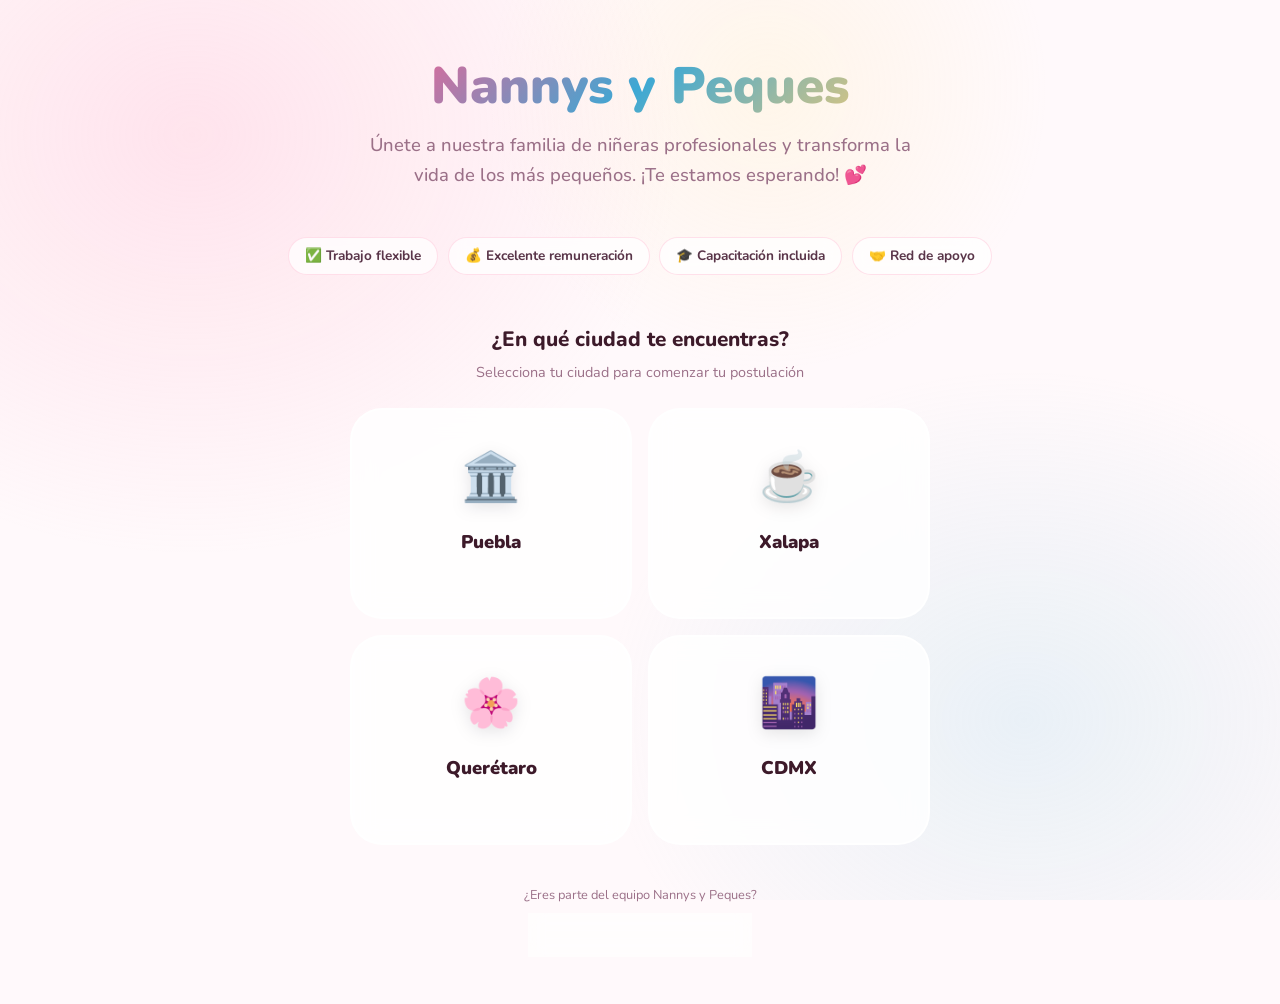
==== index.html @ 6504bbdb "Primer commit: Portal RH de Nannys y Peques con seguridad configurada" ====
<!DOCTYPE html>
<html lang="es">

<head>
    <meta charset="UTF-8">
    <meta name="viewport" content="width=device-width, initial-scale=1.0">
    <title>Nannys y Peques · Portal de Reclutamiento</title>
    <meta name="description" content="Forma parte de nuestra familia NannysPeques. Postúlate como niñera en tu ciudad.">
    <link rel="icon" type="image/png" href="logo-sin-fondo.png">
    <link rel="stylesheet" href="css/styles.css">
    <style>
        /* === HERO SECTION === */
        .hero {
            min-height: 100vh;
            display: flex;
            flex-direction: column;
            align-items: center;
            justify-content: center;
            padding: 3rem 1.5rem;
            position: relative;
            overflow: hidden;
            text-align: center;
        }

        /* Fondo degradado animado */
        .hero::before {
            content: '';
            position: fixed;
            inset: 0;
            background:
                radial-gradient(ellipse 700px 600px at 15% 15%, rgba(255, 179, 204, 0.30) 0%, transparent 70%),
                radial-gradient(ellipse 600px 500px at 80% 80%, rgba(168, 216, 234, 0.25) 0%, transparent 70%),
                radial-gradient(ellipse 400px 400px at 60% 10%, rgba(255, 234, 167, 0.20) 0%, transparent 70%);
            animation: bgPulse 8s ease-in-out infinite alternate;
            pointer-events: none;
        }

        @keyframes bgPulse {
            from {
                opacity: 0.8;
            }

            to {
                opacity: 1;
            }
        }

        /* Burbujas decorativas */
        .bubble {
            position: fixed;
            border-radius: 50%;
            pointer-events: none;
            animation: floatBubble linear infinite;
            opacity: 0.12;
        }

        @keyframes floatBubble {
            0% {
                transform: translateY(110vh) rotate(0deg);
                opacity: 0;
            }

            10% {
                opacity: 0.12;
            }

            90% {
                opacity: 0.12;
            }

            100% {
                transform: translateY(-20vh) rotate(360deg);
                opacity: 0;
            }
        }

        /* Logo y marca */
        .hero-brand {
            position: relative;
            z-index: 1;
            margin-bottom: 0.5rem;
        }

        .hero-logo {
            font-size: 5rem;
            animation: float 3.5s ease-in-out infinite;
            display: block;
            margin-bottom: 0.5rem;
        }

        .hero-title {
            font-size: clamp(2rem, 5vw, 3.2rem);
            font-weight: 900;
            background: linear-gradient(135deg, var(--pink-400) 0%, var(--blue-400) 50%, var(--yellow-300) 100%);
            -webkit-background-clip: text;
            -webkit-text-fill-color: transparent;
            background-clip: text;
            margin-bottom: 0.8rem;
        }

        .hero-subtitle {
            font-size: 1.15rem;
            color: var(--text-muted);
            max-width: 550px;
            margin: 0 auto 2.5rem;
            font-weight: 500;
        }

        /* Badges de información */
        .info-badges {
            display: flex;
            justify-content: center;
            flex-wrap: wrap;
            gap: 0.6rem;
            margin-bottom: 3rem;
            position: relative;
            z-index: 1;
        }

        .info-badge {
            background: rgba(255, 255, 255, 0.75);
            backdrop-filter: blur(8px);
            border: 1px solid rgba(255, 179, 204, 0.4);
            border-radius: var(--r-full);
            padding: 0.45rem 1rem;
            font-size: 0.85rem;
            font-weight: 700;
            color: var(--text-body);
            display: flex;
            align-items: center;
            gap: 0.4rem;
        }

        /* Título de ciudades */
        .cities-header {
            position: relative;
            z-index: 1;
            margin-bottom: 1.5rem;
        }

        .cities-question {
            font-size: 1.3rem;
            font-weight: 800;
            color: var(--text-h);
            margin-bottom: 0.3rem;
        }

        .cities-hint {
            font-size: 0.9rem;
            color: var(--text-muted);
        }

        /* Grid de ciudades */
        .cities-grid {
            display: grid;
            grid-template-columns: repeat(2, 1fr);
            gap: 1rem;
            max-width: 580px;
            width: 100%;
            position: relative;
            z-index: 1;
            margin: 0 auto;
        }

        .city-card {
            background: rgba(255, 255, 255, 0.80);
            backdrop-filter: blur(12px);
            -webkit-backdrop-filter: blur(12px);
            border: 2px solid rgba(255, 255, 255, 0.7);
            border-radius: var(--r-xl);
            padding: 1.8rem 1.2rem;
            cursor: pointer;
            text-decoration: none;
            display: flex;
            flex-direction: column;
            align-items: center;
            gap: 0.7rem;
            transition: all 0.3s cubic-bezier(0.34, 1.56, 0.64, 1);
            position: relative;
            overflow: hidden;
        }

        .city-card::before {
            content: '';
            position: absolute;
            inset: 0;
            background: linear-gradient(135deg, rgba(255, 179, 204, 0.15), rgba(168, 216, 234, 0.10));
            opacity: 0;
            transition: opacity var(--transition);
        }

        .city-card:hover::before {
            opacity: 1;
        }

        .city-card:hover {
            transform: translateY(-8px) scale(1.02);
            border-color: var(--pink-200);
            box-shadow: var(--shadow-xl);
        }

        .city-card:active {
            transform: scale(0.97);
        }

        .city-emoji {
            font-size: 3rem;
            filter: drop-shadow(0 4px 8px rgba(0, 0, 0, 0.1));
            transition: transform 0.3s ease;
        }

        .city-card:hover .city-emoji {
            transform: scale(1.15) rotate(-5deg);
        }

        .city-name {
            font-size: 1.15rem;
            font-weight: 900;
            color: var(--text-h);
        }

        .city-cta {
            font-size: 0.78rem;
            font-weight: 700;
            color: var(--pink-400);
            display: flex;
            align-items: center;
            gap: 0.3rem;
            opacity: 0;
            transform: translateY(4px);
            transition: all var(--transition);
        }

        .city-card:hover .city-cta {
            opacity: 1;
            transform: translateY(0);
        }

        /* Colores individuales por ciudad */
        .city-puebla:hover {
            border-color: #ffb3c6;
        }

        .city-xalapa:hover {
            border-color: #a8d8ea;
        }

        .city-queretaro:hover {
            border-color: #ffeaa7;
        }

        .city-cdmx:hover {
            border-color: #b5ead7;
        }

        /* Footer del hero */
        .hero-footer {
            position: relative;
            z-index: 1;
            margin-top: 2.5rem;
            display: flex;
            flex-direction: column;
            align-items: center;
            gap: 0.5rem;
        }

        .recruiter-link {
            font-size: 0.85rem;
            color: var(--text-muted);
            display: flex;
            align-items: center;
            gap: 0.5rem;
            padding: 0.6rem 1.4rem;
            border-radius: var(--r-full);
            border: 1px solid var(--border);
            background: rgba(255, 255, 255, 0.6);
            backdrop-filter: blur(8px);
            transition: all var(--transition);
            text-decoration: none;
        }

        .recruiter-link:hover {
            background: var(--pink-50);
            border-color: var(--pink-200);
            color: var(--pink-400);
        }

        /* Floating particles extra */
        .particle {
            position: fixed;
            font-size: 1.4rem;
            pointer-events: none;
            animation: floatParticle linear infinite;
            opacity: 0;
            user-select: none;
        }

        @keyframes floatParticle {
            0% {
                transform: translateY(105vh) translateX(0);
                opacity: 0;
            }

            10% {
                opacity: 0.4;
            }

            80% {
                opacity: 0.4;
            }

            100% {
                transform: translateY(-15vh) translateX(30px);
                opacity: 0;
            }
        }

        @media (max-width: 480px) {
            .hero-logo {
                font-size: 4rem;
            }

            .cities-grid {
                grid-template-columns: repeat(2, 1fr);
                gap: 0.75rem;
            }

            .city-card {
                padding: 1.3rem 0.8rem;
            }

            .city-emoji {
                font-size: 2.4rem;
            }
        }
    </style>
</head>

<body>

    <!-- Partículas flotantes decorativas -->
    <span class="particle" style="left:8%;  animation-duration:12s; animation-delay:0s;   font-size:1.2rem;">🌸</span>
    <span class="particle" style="left:22%; animation-duration:15s; animation-delay:3s;   font-size:1rem;">⭐</span>
    <span class="particle" style="left:40%; animation-duration:10s; animation-delay:1s;   font-size:1.5rem;">💕</span>
    <span class="particle" style="left:58%; animation-duration:14s; animation-delay:5s;   font-size:1rem;">✨</span>
    <span class="particle" style="left:75%; animation-duration:11s; animation-delay:2s;   font-size:1.3rem;">🌺</span>
    <span class="particle" style="left:88%; animation-duration:16s; animation-delay:4s;   font-size:0.9rem;">💫</span>

    <div class="hero">

        <!-- Marca -->
        <div class="hero-brand">
            <span class="hero-logo"></span>
            <h1 class="hero-title">Nannys y Peques</h1>
            <p class="hero-subtitle">
                Únete a nuestra familia de niñeras profesionales y transforma la vida de los más pequeños. ¡Te estamos
                esperando! 💕
            </p>
        </div>

        <!-- Badges informativos -->
        <div class="info-badges">
            <span class="info-badge">✅ Trabajo flexible</span>
            <span class="info-badge">💰 Excelente remuneración</span>
            <span class="info-badge">🎓 Capacitación incluida</span>
            <span class="info-badge">🤝 Red de apoyo</span>
        </div>

        <!-- Selección de ciudad -->
        <div class="cities-header">
            <p class="cities-question">¿En qué ciudad te encuentras?</p>
            <p class="cities-hint">Selecciona tu ciudad para comenzar tu postulación</p>
        </div>

        <div class="cities-grid">
            <a href="formulario.html?ciudad=Puebla" class="city-card city-puebla" id="btn-puebla">
                <span class="city-emoji">🏛️</span>
                <span class="city-name">Puebla</span>
                <span class="city-cta">Postularme →</span>
            </a>

            <a href="formulario.html?ciudad=Xalapa" class="city-card city-xalapa" id="btn-xalapa">
                <span class="city-emoji">☕</span>
                <span class="city-name">Xalapa</span>
                <span class="city-cta">Postularme →</span>
            </a>

            <a href="formulario.html?ciudad=Querétaro" class="city-card city-queretaro" id="btn-queretaro">
                <span class="city-emoji">🌸</span>
                <span class="city-name">Querétaro</span>
                <span class="city-cta">Postularme →</span>
            </a>

            <a href="formulario.html?ciudad=CDMX" class="city-card city-cdmx" id="btn-cdmx">
                <span class="city-emoji">🌆</span>
                <span class="city-name">CDMX</span>
                <span class="city-cta">Postularme →</span>
            </a>
        </div>

        <!-- Footer con acceso reclutadoras -->
        <div class="hero-footer">
            <p style="font-size:0.8rem; color:var(--text-muted);">
                ¿Eres parte del equipo Nannys y Peques?
            </p>
            <a href="reclutadora.html" class="recruiter-link" id="btn-reclutadora">
                🔐 Acceso para reclutadoras
            </a>
        </div>

    </div>

</body>

</html>
---- css/styles.css ----
/* ============================================================
   Nannys y Peques - Sistema de Reclutamiento
   Estilos Globales - Paleta Pastel Rosa, Azul, Amarillo
   ============================================================ */

@import url('https://fonts.googleapis.com/css2?family=Nunito:wght@400;500;600;700;800;900&display=swap');

/* ============================================================
   VARIABLES DE DISEÑO
   ============================================================ */
:root {
    /* Colores principales */
    --pink-50: #fff0f5;
    --pink-100: #ffe0ec;
    --pink-200: #ffb3cc;
    --pink-300: #ff85ac;
    --pink-400: #ff5c8d;
    --pink-500: #e63470;

    --blue-50: #f0f8ff;
    --blue-100: #d9eeff;
    --blue-200: #a8d8ea;
    --blue-300: #74c2e0;
    --blue-400: #3da8d4;
    --blue-500: #2185b0;

    --yellow-50: #fffdf0;
    --yellow-100: #fff9c4;
    --yellow-200: #ffeaa7;
    --yellow-300: #fdcb6e;
    --yellow-400: #f9a825;

    --green-light: #d4edda;
    --green-mid: #28a745;
    --red-light: #f8d7da;
    --red-mid: #dc3545;
    --teal-light: #d1ecf1;
    --teal-mid: #17a2b8;

    /* Neutros */
    --bg: #fff9fb;
    --surface: #ffffff;
    --border: #ffe0ec;
    --text-h: #3d1a2a;
    --text-body: #5a3549;
    --text-muted: #9b7088;

    /* Sombras */
    --shadow-sm: 0 2px 10px rgba(230, 52, 112, 0.08);
    --shadow-md: 0 4px 24px rgba(230, 52, 112, 0.12);
    --shadow-lg: 0 8px 40px rgba(230, 52, 112, 0.16);
    --shadow-xl: 0 16px 60px rgba(230, 52, 112, 0.20);

    /* Radios */
    --r-sm: 8px;
    --r-md: 16px;
    --r-lg: 24px;
    --r-xl: 32px;
    --r-full: 9999px;

    /* Transiciones */
    --transition: 0.25s cubic-bezier(0.4, 0, 0.2, 1);
}

/* ============================================================
   RESET & BASE
   ============================================================ */
*,
*::before,
*::after {
    box-sizing: border-box;
    margin: 0;
    padding: 0;
}

html {
    scroll-behavior: smooth;
}

body {
    font-family: 'Nunito', sans-serif;
    background-color: var(--bg);
    color: var(--text-body);
    line-height: 1.6;
    min-height: 100vh;
}

img {
    max-width: 100%;
    display: block;
}

a {
    color: inherit;
    text-decoration: none;
}

ul,
ol {
    list-style: none;
}

/* ============================================================
   TIPOGRAFÍA
   ============================================================ */
h1,
h2,
h3,
h4,
h5 {
    color: var(--text-h);
    font-weight: 800;
    line-height: 1.2;
}

.text-pink {
    color: var(--pink-400);
}

.text-blue {
    color: var(--blue-400);
}

.text-yellow {
    color: var(--yellow-400);
}

.text-muted {
    color: var(--text-muted);
}

/* ============================================================
   UTILIDADES
   ============================================================ */
.container {
    max-width: 1200px;
    margin: 0 auto;
    padding: 0 1.5rem;
}

.flex {
    display: flex;
}

.items-center {
    align-items: center;
}

.justify-center {
    justify-content: center;
}

.justify-between {
    justify-content: space-between;
}

.gap-1 {
    gap: 0.5rem;
}

.gap-2 {
    gap: 1rem;
}

.gap-3 {
    gap: 1.5rem;
}

.gap-4 {
    gap: 2rem;
}

.flex-col {
    flex-direction: column;
}

.flex-wrap {
    flex-wrap: wrap;
}

.grid {
    display: grid;
}

.grid-2 {
    grid-template-columns: repeat(2, 1fr);
}

.grid-3 {
    grid-template-columns: repeat(3, 1fr);
}

.grid-4 {
    grid-template-columns: repeat(4, 1fr);
}

.text-center {
    text-align: center;
}

.w-full {
    width: 100%;
}

.hidden {
    display: none !important;
}

.mt-1 {
    margin-top: 0.5rem;
}

.mt-2 {
    margin-top: 1rem;
}

.mt-3 {
    margin-top: 1.5rem;
}

.mt-4 {
    margin-top: 2rem;
}

.mb-1 {
    margin-bottom: 0.5rem;
}

.mb-2 {
    margin-bottom: 1rem;
}

.mb-3 {
    margin-bottom: 1.5rem;
}

.mb-4 {
    margin-bottom: 2rem;
}

/* ============================================================
   BOTONES
   ============================================================ */
.btn {
    display: inline-flex;
    align-items: center;
    justify-content: center;
    gap: 0.5rem;
    padding: 0.7rem 1.6rem;
    border: none;
    border-radius: var(--r-full);
    font-family: 'Nunito', sans-serif;
    font-size: 0.95rem;
    font-weight: 700;
    cursor: pointer;
    transition: all var(--transition);
    white-space: nowrap;
    text-decoration: none;
}

.btn:disabled {
    opacity: 0.6;
    cursor: not-allowed;
    transform: none !important;
}

.btn-primary {
    background: linear-gradient(135deg, var(--pink-300), var(--pink-500));
    color: #fff;
    box-shadow: 0 4px 16px rgba(230, 52, 112, 0.35);
}

.btn-primary:hover:not(:disabled) {
    transform: translateY(-2px);
    box-shadow: 0 6px 24px rgba(230, 52, 112, 0.45);
}

.btn-primary:active {
    transform: translateY(0);
}

.btn-secondary {
    background: linear-gradient(135deg, var(--blue-200), var(--blue-400));
    color: #fff;
    box-shadow: 0 4px 16px rgba(61, 168, 212, 0.30);
}

.btn-secondary:hover:not(:disabled) {
    transform: translateY(-2px);
    box-shadow: 0 6px 24px rgba(61, 168, 212, 0.40);
}

.btn-success {
    background: linear-gradient(135deg, #5dca7c, #28a745);
    color: #fff;
    box-shadow: 0 4px 16px rgba(40, 167, 69, 0.30);
}

.btn-success:hover:not(:disabled) {
    transform: translateY(-2px);
    box-shadow: 0 6px 24px rgba(40, 167, 69, 0.40);
}

.btn-danger {
    background: linear-gradient(135deg, #f77, var(--red-mid));
    color: #fff;
    box-shadow: 0 4px 16px rgba(220, 53, 69, 0.30);
}

.btn-danger:hover:not(:disabled) {
    transform: translateY(-2px);
    box-shadow: 0 6px 24px rgba(220, 53, 69, 0.40);
}

.btn-yellow {
    background: linear-gradient(135deg, var(--yellow-200), var(--yellow-300));
    color: var(--text-h);
    box-shadow: 0 4px 16px rgba(253, 203, 110, 0.35);
}

.btn-yellow:hover:not(:disabled) {
    transform: translateY(-2px);
    box-shadow: 0 6px 24px rgba(253, 203, 110, 0.45);
}

.btn-outline {
    background: transparent;
    color: var(--pink-400);
    border: 2px solid var(--pink-300);
}

.btn-outline:hover:not(:disabled) {
    background: var(--pink-50);
    transform: translateY(-2px);
}

.btn-sm {
    padding: 0.45rem 1rem;
    font-size: 0.85rem;
}

.btn-lg {
    padding: 1rem 2.5rem;
    font-size: 1.1rem;
}

.btn-icon {
    width: 42px;
    height: 42px;
    padding: 0;
    border-radius: var(--r-full);
}

/* ============================================================
   CARDS
   ============================================================ */
.card {
    background: var(--surface);
    border-radius: var(--r-lg);
    box-shadow: var(--shadow-md);
    padding: 1.5rem;
    transition: transform var(--transition), box-shadow var(--transition);
}

.card:hover {
    transform: translateY(-4px);
    box-shadow: var(--shadow-lg);
}

.card-glass {
    background: rgba(255, 255, 255, 0.7);
    backdrop-filter: blur(12px);
    -webkit-backdrop-filter: blur(12px);
    border: 1px solid rgba(255, 255, 255, 0.6);
}

.card-pink {
    border-top: 4px solid var(--pink-300);
}

.card-blue {
    border-top: 4px solid var(--blue-300);
}

.card-yellow {
    border-top: 4px solid var(--yellow-300);
}

/* ============================================================
   FORMULARIOS
   ============================================================ */
.form-group {
    display: flex;
    flex-direction: column;
    gap: 0.4rem;
    margin-bottom: 1.2rem;
}

.form-label {
    font-size: 0.9rem;
    font-weight: 700;
    color: var(--text-h);
}

.form-label .req {
    color: var(--pink-400);
    margin-left: 2px;
}

.form-control {
    width: 100%;
    padding: 0.75rem 1rem;
    border: 2px solid var(--border);
    border-radius: var(--r-md);
    font-family: 'Nunito', sans-serif;
    font-size: 0.95rem;
    color: var(--text-body);
    background: var(--surface);
    transition: border-color var(--transition), box-shadow var(--transition);
    outline: none;
}

.form-control:focus {
    border-color: var(--pink-300);
    box-shadow: 0 0 0 4px rgba(255, 133, 172, 0.15);
}

.form-control::placeholder {
    color: var(--text-muted);
}

textarea.form-control {
    resize: vertical;
    min-height: 100px;
}

select.form-control {
    appearance: none;
    background-image: url("data:image/svg+xml,%3Csvg xmlns='http://www.w3.org/2000/svg' width='12' height='8' viewBox='0 0 12 8'%3E%3Cpath fill='%23ff85ac' d='M1 1l5 5 5-5'/%3E%3C/svg%3E");
    background-repeat: no-repeat;
    background-position: right 1rem center;
    padding-right: 2.5rem;
}

/* Radio y Checkbox personalizados */
.radio-group,
.check-group {
    display: flex;
    flex-wrap: wrap;
    gap: 0.6rem;
}

.radio-pill,
.check-pill {
    position: relative;
}

.radio-pill input,
.check-pill input {
    position: absolute;
    opacity: 0;
    width: 0;
    height: 0;
}

.radio-pill label,
.check-pill label {
    display: inline-flex;
    align-items: center;
    gap: 0.4rem;
    padding: 0.5rem 1.1rem;
    border: 2px solid var(--border);
    border-radius: var(--r-full);
    font-size: 0.87rem;
    font-weight: 600;
    color: var(--text-muted);
    cursor: pointer;
    transition: all var(--transition);
    user-select: none;
}

.radio-pill input:checked+label,
.check-pill input:checked+label {
    background: var(--pink-100);
    border-color: var(--pink-300);
    color: var(--pink-500);
}

.radio-pill label:hover,
.check-pill label:hover {
    border-color: var(--pink-200);
    color: var(--text-body);
}

/* ============================================================
   BADGES / CHIPS DE ESTADO
   ============================================================ */
.badge {
    display: inline-flex;
    align-items: center;
    gap: 0.3rem;
    padding: 0.3rem 0.8rem;
    border-radius: var(--r-full);
    font-size: 0.78rem;
    font-weight: 700;
    white-space: nowrap;
}

.badge-pendiente {
    background: var(--yellow-100);
    color: #a07000;
}

.badge-aceptado {
    background: var(--green-light);
    color: #155724;
}

.badge-rechazado {
    background: var(--red-light);
    color: #721c24;
}

.badge-whatsapp {
    background: var(--teal-light);
    color: #0c5460;
}

/* ============================================================
   NAV / HEADER
   ============================================================ */
.app-header {
    position: sticky;
    top: 0;
    z-index: 100;
    background: rgba(255, 249, 251, 0.92);
    backdrop-filter: blur(12px);
    -webkit-backdrop-filter: blur(12px);
    border-bottom: 1px solid var(--border);
    padding: 0.8rem 1.5rem;
    display: flex;
    align-items: center;
    justify-content: space-between;
    gap: 1rem;
}

.brand {
    font-size: 1.3rem;
    font-weight: 900;
    background: linear-gradient(135deg, var(--pink-400), var(--blue-400));
    -webkit-background-clip: text;
    -webkit-text-fill-color: transparent;
    background-clip: text;
}

.brand-emoji {
    font-size: 1.4rem;
    margin-right: 0.3rem;
    -webkit-text-fill-color: initial;
    background: none;
}

/* ============================================================
   PANTALLA DE LOGIN
   ============================================================ */
.login-screen {
    min-height: 100vh;
    display: flex;
    align-items: center;
    justify-content: center;
    padding: 2rem 1rem;
    background: linear-gradient(135deg, var(--pink-50) 0%, var(--blue-50) 50%, var(--yellow-50) 100%);
    position: relative;
    overflow: hidden;
}

.login-screen::before {
    content: '';
    position: absolute;
    top: -30%;
    left: -20%;
    width: 60%;
    height: 70%;
    background: radial-gradient(circle, rgba(255, 179, 204, 0.25), transparent 70%);
    pointer-events: none;
}

.login-screen::after {
    content: '';
    position: absolute;
    bottom: -20%;
    right: -15%;
    width: 50%;
    height: 60%;
    background: radial-gradient(circle, rgba(168, 216, 234, 0.20), transparent 70%);
    pointer-events: none;
}

.login-card {
    background: rgba(255, 255, 255, 0.85);
    backdrop-filter: blur(16px);
    -webkit-backdrop-filter: blur(16px);
    border: 1px solid rgba(255, 255, 255, 0.8);
    border-radius: var(--r-xl);
    box-shadow: var(--shadow-xl);
    padding: 3rem 2.5rem;
    width: 100%;
    max-width: 440px;
    position: relative;
    z-index: 1;
    animation: slideUp 0.5s ease;
}

.login-logo {
    font-size: 3.5rem;
    text-align: center;
    margin-bottom: 0.5rem;
    animation: float 3s ease-in-out infinite;
}

.login-title {
    font-size: 1.8rem;
    text-align: center;
    margin-bottom: 0.3rem;
}

.login-subtitle {
    text-align: center;
    color: var(--text-muted);
    font-size: 0.95rem;
    margin-bottom: 2rem;
}

/* ============================================================
   ALERTAS / MENSAJES
   ============================================================ */
.alert {
    padding: 0.85rem 1.2rem;
    border-radius: var(--r-md);
    font-size: 0.9rem;
    font-weight: 600;
    display: flex;
    align-items: center;
    gap: 0.5rem;
    animation: slideDown 0.3s ease;
}

.alert-error {
    background: var(--red-light);
    color: #721c24;
    border-left: 4px solid var(--red-mid);
}

.alert-success {
    background: var(--green-light);
    color: #155724;
    border-left: 4px solid var(--green-mid);
}

.alert-info {
    background: var(--blue-100);
    color: #0c5460;
    border-left: 4px solid var(--blue-400);
}

.alert-warning {
    background: var(--yellow-100);
    color: #856404;
    border-left: 4px solid var(--yellow-400);
}

/* ============================================================
   MODAL
   ============================================================ */
.modal-overlay {
    position: fixed;
    inset: 0;
    background: rgba(61, 26, 42, 0.4);
    backdrop-filter: blur(4px);
    -webkit-backdrop-filter: blur(4px);
    z-index: 1000;
    display: flex;
    align-items: center;
    justify-content: center;
    padding: 1rem;
    animation: fadeIn 0.2s ease;
}

.modal {
    background: var(--surface);
    border-radius: var(--r-xl);
    box-shadow: var(--shadow-xl);
    width: 100%;
    max-width: 680px;
    max-height: 90vh;
    overflow-y: auto;
    animation: slideUp 0.3s ease;
}

.modal-header {
    padding: 1.5rem 2rem 1rem;
    border-bottom: 1px solid var(--border);
    display: flex;
    align-items: center;
    justify-content: space-between;
    position: sticky;
    top: 0;
    background: var(--surface);
    z-index: 1;
}

.modal-body {
    padding: 1.5rem 2rem;
}

.modal-footer {
    padding: 1rem 2rem 1.5rem;
    border-top: 1px solid var(--border);
    display: flex;
    gap: 0.75rem;
    flex-wrap: wrap;
}

.btn-close {
    background: var(--pink-50);
    border: none;
    width: 36px;
    height: 36px;
    border-radius: var(--r-full);
    font-size: 1.2rem;
    cursor: pointer;
    display: flex;
    align-items: center;
    justify-content: center;
    color: var(--text-muted);
    transition: all var(--transition);
}

.btn-close:hover {
    background: var(--pink-100);
    color: var(--pink-400);
}

/* ============================================================
   SPINNER / LOADING
   ============================================================ */
.spinner {
    width: 40px;
    height: 40px;
    border: 4px solid var(--pink-100);
    border-top: 4px solid var(--pink-400);
    border-radius: 50%;
    animation: spin 0.8s linear infinite;
}

.loading-overlay {
    display: flex;
    flex-direction: column;
    align-items: center;
    justify-content: center;
    gap: 1rem;
    padding: 3rem 1rem;
    color: var(--text-muted);
    font-weight: 600;
}

/* ============================================================
   TARJETA CANDIDATA
   ============================================================ */
.candidata-card {
    background: var(--surface);
    border-radius: var(--r-lg);
    box-shadow: var(--shadow-sm);
    padding: 1.2rem 1.4rem;
    cursor: pointer;
    border: 2px solid transparent;
    transition: all var(--transition);
    display: flex;
    flex-direction: column;
    gap: 0.6rem;
}

.candidata-card:hover {
    border-color: var(--pink-200);
    box-shadow: var(--shadow-md);
    transform: translateY(-3px);
}

.candidata-card.estado-aceptado {
    border-left: 5px solid var(--green-mid);
}

.candidata-card.estado-rechazado {
    border-left: 5px solid var(--red-mid);
}

.candidata-card.estado-whatsapp {
    border-left: 5px solid var(--teal-mid);
}

.candidata-card.estado-pendiente {
    border-left: 5px solid var(--yellow-300);
}

.candidata-name {
    font-size: 1rem;
    font-weight: 800;
    color: var(--text-h);
}

.candidata-meta {
    font-size: 0.83rem;
    color: var(--text-muted);
    display: flex;
    align-items: center;
    gap: 0.4rem;
}

/* ============================================================
   DETALLE DE CANDIDATA (Modal)
   ============================================================ */
.detail-section {
    margin-bottom: 1.5rem;
}

.detail-section-title {
    font-size: 0.8rem;
    font-weight: 800;
    text-transform: uppercase;
    letter-spacing: 0.08em;
    color: var(--pink-400);
    margin-bottom: 0.8rem;
    display: flex;
    align-items: center;
    gap: 0.4rem;
}

.detail-grid {
    display: grid;
    grid-template-columns: repeat(2, 1fr);
    gap: 0.8rem;
}

.detail-item {
    background: var(--pink-50);
    border-radius: var(--r-md);
    padding: 0.7rem 1rem;
}

.detail-item-label {
    font-size: 0.75rem;
    font-weight: 700;
    color: var(--text-muted);
    text-transform: uppercase;
    letter-spacing: 0.05em;
    margin-bottom: 0.2rem;
}

.detail-item-value {
    font-size: 0.92rem;
    font-weight: 700;
    color: var(--text-h);
}

/* ============================================================
   KPI CARDS (Admin)
   ============================================================ */
.kpi-card {
    background: var(--surface);
    border-radius: var(--r-lg);
    box-shadow: var(--shadow-md);
    padding: 1.5rem;
    text-align: center;
    position: relative;
    overflow: hidden;
}

.kpi-card::before {
    content: '';
    position: absolute;
    top: 0;
    left: 0;
    right: 0;
    height: 4px;
}

.kpi-card.pink::before {
    background: linear-gradient(90deg, var(--pink-200), var(--pink-400));
}

.kpi-card.blue::before {
    background: linear-gradient(90deg, var(--blue-200), var(--blue-400));
}

.kpi-card.yellow::before {
    background: linear-gradient(90deg, var(--yellow-200), var(--yellow-300));
}

.kpi-card.green::before {
    background: linear-gradient(90deg, #5dca7c, #28a745);
}

.kpi-card.red::before {
    background: linear-gradient(90deg, #f77, var(--red-mid));
}

.kpi-card.teal::before {
    background: linear-gradient(90deg, #7de8f5, var(--teal-mid));
}

.kpi-icon {
    font-size: 2.5rem;
    margin-bottom: 0.5rem;
}

.kpi-value {
    font-size: 2.8rem;
    font-weight: 900;
    color: var(--text-h);
    line-height: 1;
    margin-bottom: 0.3rem;
}

.kpi-label {
    font-size: 0.85rem;
    font-weight: 700;
    color: var(--text-muted);
}

/* ============================================================
   TABLA
   ============================================================ */
.table-wrapper {
    overflow-x: auto;
    border-radius: var(--r-md);
    box-shadow: var(--shadow-sm);
}

table {
    width: 100%;
    border-collapse: collapse;
    background: var(--surface);
}

thead tr {
    background: linear-gradient(135deg, var(--pink-50), var(--blue-50));
}

thead th {
    padding: 0.9rem 1.2rem;
    text-align: left;
    font-size: 0.8rem;
    font-weight: 800;
    text-transform: uppercase;
    letter-spacing: 0.06em;
    color: var(--text-muted);
    border-bottom: 2px solid var(--border);
    white-space: nowrap;
}

tbody tr {
    border-bottom: 1px solid var(--pink-50);
    transition: background var(--transition);
}

tbody tr:last-child {
    border-bottom: none;
}

tbody tr:hover {
    background: var(--pink-50);
}

tbody td {
    padding: 0.85rem 1.2rem;
    font-size: 0.9rem;
    color: var(--text-body);
}

/* ============================================================
   FILTROS Y TABS
   ============================================================ */
.filter-tabs {
    display: flex;
    gap: 0.5rem;
    flex-wrap: wrap;
    padding: 0.5rem;
    background: var(--pink-50);
    border-radius: var(--r-xl);
}

.filter-tab {
    padding: 0.5rem 1.2rem;
    border: none;
    background: transparent;
    border-radius: var(--r-full);
    font-family: 'Nunito', sans-serif;
    font-size: 0.87rem;
    font-weight: 700;
    color: var(--text-muted);
    cursor: pointer;
    transition: all var(--transition);
}

.filter-tab.active {
    background: var(--surface);
    color: var(--pink-400);
    box-shadow: var(--shadow-sm);
}

.filter-tab:hover:not(.active) {
    color: var(--text-body);
}

/* ============================================================
   BARRA DE PROGRESO (Formulario)
   ============================================================ */
.progress-bar-wrapper {
    background: var(--pink-100);
    border-radius: var(--r-full);
    height: 6px;
    overflow: hidden;
}

.progress-bar-fill {
    height: 100%;
    background: linear-gradient(90deg, var(--pink-300), var(--blue-300));
    border-radius: var(--r-full);
    transition: width 0.4s ease;
}

/* ============================================================
   SECCIÓN DE FORMULARIO
   ============================================================ */
.form-section {
    margin-bottom: 2.5rem;
}

.form-section-header {
    display: flex;
    align-items: center;
    gap: 0.8rem;
    margin-bottom: 1.5rem;
    padding-bottom: 0.75rem;
    border-bottom: 2px solid var(--pink-100);
}

.form-section-emoji {
    font-size: 1.6rem;
}

.form-section-title {
    font-size: 1.1rem;
    color: var(--text-h);
    font-weight: 800;
}

/* ============================================================
   PANTALLA DE ÉXITO
   ============================================================ */
.success-screen {
    display: flex;
    flex-direction: column;
    align-items: center;
    justify-content: center;
    text-align: center;
    padding: 4rem 2rem;
    animation: slideUp 0.5s ease;
}

.success-emoji {
    font-size: 5rem;
    margin-bottom: 1.5rem;
    animation: bounce 0.6s ease;
}

.success-title {
    font-size: 2rem;
    font-weight: 900;
    margin-bottom: 1rem;
    background: linear-gradient(135deg, var(--pink-400), var(--blue-400));
    -webkit-background-clip: text;
    -webkit-text-fill-color: transparent;
    background-clip: text;
}

/* ============================================================
   PANEL LATERAL (Reclutadora)
   ============================================================ */
.dashboard-layout {
    display: grid;
    grid-template-columns: 280px 1fr;
    min-height: calc(100vh - 70px);
}

.sidebar {
    background: var(--surface);
    border-right: 1px solid var(--border);
    padding: 1.5rem 1rem;
    position: sticky;
    top: 70px;
    height: calc(100vh - 70px);
    overflow-y: auto;
}

.sidebar-title {
    font-size: 0.75rem;
    font-weight: 800;
    text-transform: uppercase;
    letter-spacing: 0.08em;
    color: var(--text-muted);
    padding: 0.3rem 0.8rem;
    margin-bottom: 0.5rem;
}

.sidebar-item {
    display: flex;
    align-items: center;
    gap: 0.7rem;
    padding: 0.7rem 0.9rem;
    border-radius: var(--r-md);
    font-size: 0.92rem;
    font-weight: 700;
    color: var(--text-body);
    cursor: pointer;
    transition: all var(--transition);
    border: none;
    background: transparent;
    width: 100%;
    text-align: left;
}

.sidebar-item:hover {
    background: var(--pink-50);
    color: var(--pink-400);
}

.sidebar-item.active {
    background: var(--pink-100);
    color: var(--pink-500);
}

.sidebar-badge {
    margin-left: auto;
    background: var(--pink-200);
    color: var(--pink-500);
    font-size: 0.72rem;
    font-weight: 800;
    padding: 0.2rem 0.55rem;
    border-radius: var(--r-full);
}

.main-content {
    padding: 2rem;
    overflow-y: auto;
}

/* ============================================================
   ESTADO VACÍO
   ============================================================ */
.empty-state {
    display: flex;
    flex-direction: column;
    align-items: center;
    justify-content: center;
    padding: 4rem 2rem;
    text-align: center;
    color: var(--text-muted);
}

.empty-state-emoji {
    font-size: 4rem;
    margin-bottom: 1rem;
    opacity: 0.6;
}

/* ============================================================
   ANIMACIONES
   ============================================================ */
@keyframes slideUp {
    from {
        opacity: 0;
        transform: translateY(24px);
    }

    to {
        opacity: 1;
        transform: translateY(0);
    }
}

@keyframes slideDown {
    from {
        opacity: 0;
        transform: translateY(-12px);
    }

    to {
        opacity: 1;
        transform: translateY(0);
    }
}

@keyframes fadeIn {
    from {
        opacity: 0;
    }

    to {
        opacity: 1;
    }
}

@keyframes spin {
    to {
        transform: rotate(360deg);
    }
}

@keyframes float {

    0%,
    100% {
        transform: translateY(0);
    }

    50% {
        transform: translateY(-10px);
    }
}

@keyframes bounce {
    0% {
        transform: scale(0.5);
        opacity: 0;
    }

    70% {
        transform: scale(1.15);
    }

    100% {
        transform: scale(1);
        opacity: 1;
    }
}

@keyframes pulse {

    0%,
    100% {
        opacity: 1;
    }

    50% {
        opacity: 0.5;
    }
}

/* ============================================================
   RESPONSIVE
   ============================================================ */
@media (max-width: 900px) {
    .dashboard-layout {
        grid-template-columns: 1fr;
    }

    .sidebar {
        position: static;
        height: auto;
        border-right: none;
        border-bottom: 1px solid var(--border);
        padding: 1rem;
    }

    .filter-tabs {
        overflow-x: auto;
        flex-wrap: nowrap;
    }
}

@media (max-width: 768px) {
    .grid-4 {
        grid-template-columns: repeat(2, 1fr);
    }

    .grid-3 {
        grid-template-columns: repeat(2, 1fr);
    }

    .detail-grid {
        grid-template-columns: 1fr;
    }

    .modal {
        max-height: 100vh;
    }

    .login-card {
        padding: 2rem 1.5rem;
    }
}

@media (max-width: 480px) {

    .grid-4,
    .grid-3,
    .grid-2 {
        grid-template-columns: 1fr;
    }

    .btn-lg {
        padding: 0.85rem 1.5rem;
        font-size: 1rem;
    }
}
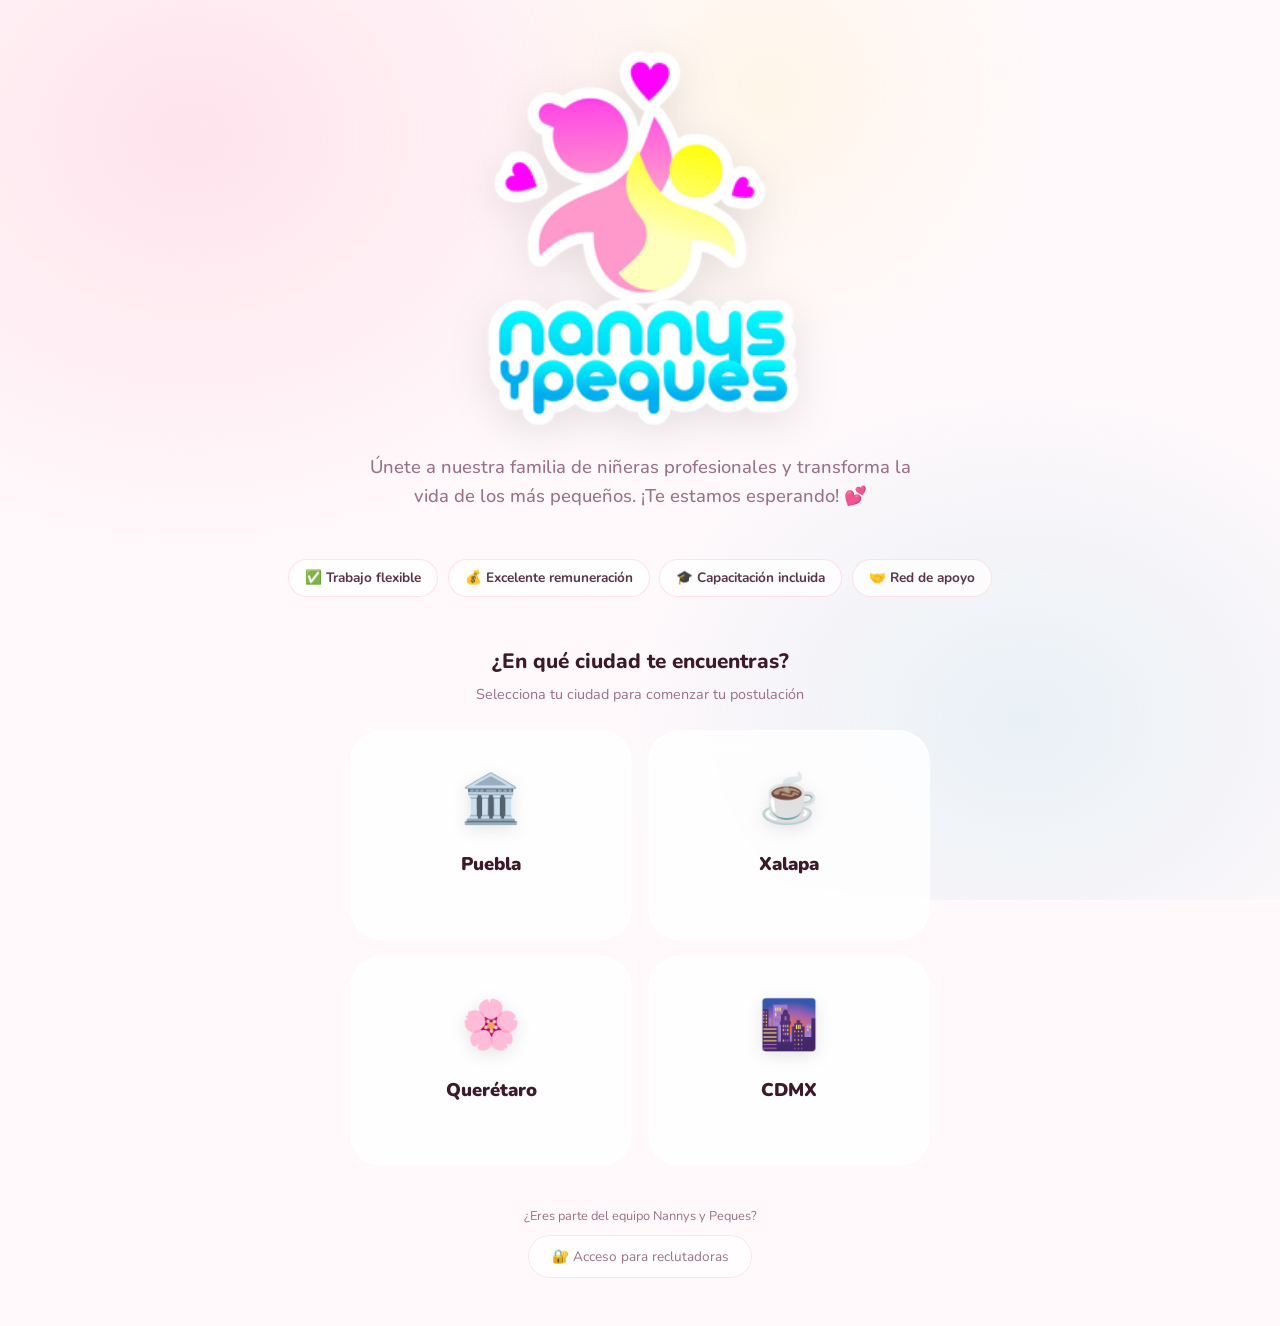
==== commit 81c47ae2: "Mejora visual: Integración de logotipo oficial en el Hero" ====
--- a/index.html
+++ b/index.html
@@ -81,21 +81,26 @@
             margin-bottom: 0.5rem;
         }
 
-        .hero-logo {
-            font-size: 5rem;
-            animation: float 3.5s ease-in-out infinite;
+        .hero-logo-main {
+            width: 100%;
+            max-width: 380px;
+            height: auto;
+            margin: 0 auto 1.5rem;
             display: block;
-            margin-bottom: 0.5rem;
-        }
-
-        .hero-title {
-            font-size: clamp(2rem, 5vw, 3.2rem);
-            font-weight: 900;
-            background: linear-gradient(135deg, var(--pink-400) 0%, var(--blue-400) 50%, var(--yellow-300) 100%);
-            -webkit-background-clip: text;
-            -webkit-text-fill-color: transparent;
-            background-clip: text;
-            margin-bottom: 0.8rem;
+            filter: drop-shadow(0 10px 20px rgba(0, 0, 0, 0.1));
+            animation: float 4s ease-in-out infinite;
+        }
+
+        @keyframes float {
+
+            0%,
+            100% {
+                transform: translateY(0);
+            }
+
+            50% {
+                transform: translateY(-10px);
+            }
         }
 
         .hero-subtitle {
@@ -350,8 +355,8 @@
 
         <!-- Marca -->
         <div class="hero-brand">
-            <span class="hero-logo"></span>
-            <h1 class="hero-title">Nannys y Peques</h1>
+            <img src="logo-sin-fondo.png" alt="Nannys y Peques" class="hero-logo-main">
+            <h1 style="display:none">Nannys y Peques</h1>
             <p class="hero-subtitle">
                 Únete a nuestra familia de niñeras profesionales y transforma la vida de los más pequeños. ¡Te estamos
                 esperando! 💕
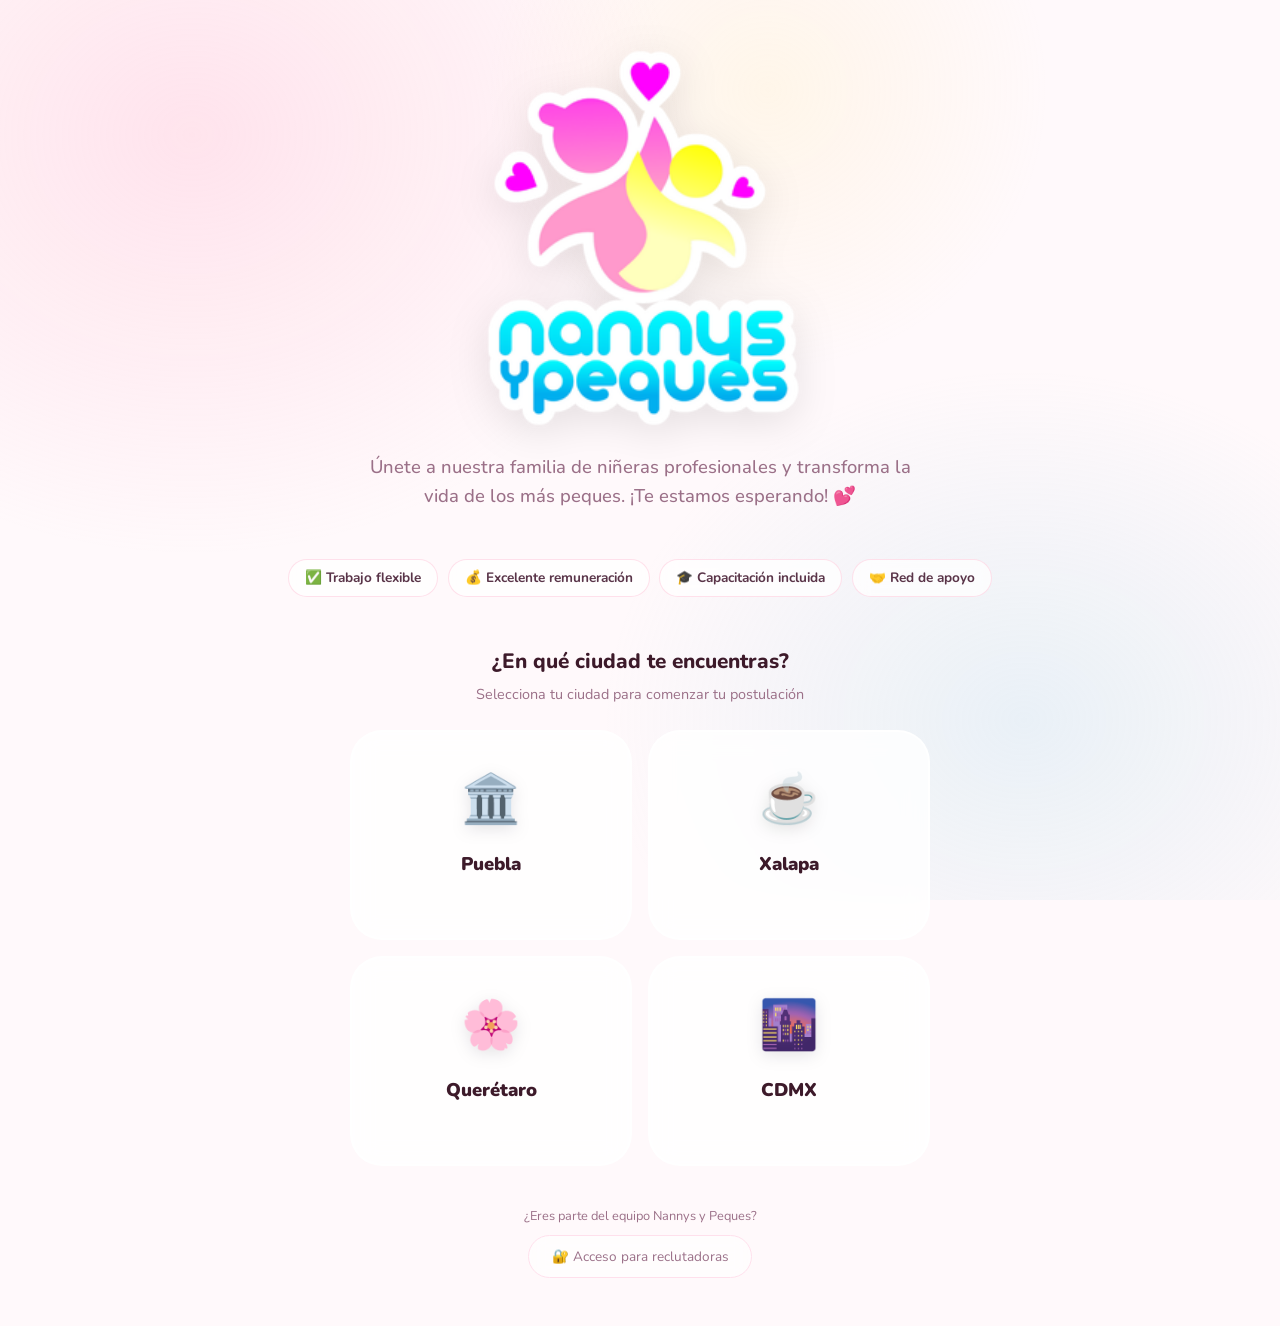
==== commit 0be3f517: "Interactividad: Mensajes motivacionales y empoderadores en beneficios" ====
--- a/index.html
+++ b/index.html
@@ -134,6 +134,114 @@
             display: flex;
             align-items: center;
             gap: 0.4rem;
+            cursor: pointer;
+            transition: all var(--transition);
+        }
+
+        .info-badge:hover {
+            transform: translateY(-3px);
+            background: #ffffff;
+            border-color: var(--pink-300);
+            box-shadow: var(--shadow-md);
+        }
+
+        /* Modal Motivacional */
+        #motivational-modal {
+            display: none;
+            position: fixed;
+            inset: 0;
+            background: rgba(61, 26, 42, 0.3);
+            backdrop-filter: blur(8px);
+            -webkit-backdrop-filter: blur(8px);
+            z-index: 2000;
+            align-items: center;
+            justify-content: center;
+            padding: 1.5rem;
+            animation: fadeIn 0.3s ease;
+        }
+
+        #motivational-modal .modal-content {
+            background: rgba(255, 255, 255, 0.9);
+            backdrop-filter: blur(16px);
+            -webkit-backdrop-filter: blur(16px);
+            border: 1px solid rgba(255, 255, 255, 0.5);
+            border-radius: var(--r-xl);
+            box-shadow: var(--shadow-xl);
+            padding: 2.5rem;
+            max-width: 550px;
+            width: 100%;
+            text-align: center;
+            position: relative;
+            animation: slideUp 0.4s cubic-bezier(0.34, 1.56, 0.64, 1);
+        }
+
+        #motivational-modal .modal-icon {
+            font-size: 3.5rem;
+            margin-bottom: 1rem;
+            display: block;
+        }
+
+        #motivational-modal .modal-title {
+            font-size: 1.6rem;
+            font-weight: 900;
+            background: linear-gradient(135deg, var(--pink-400), var(--blue-400));
+            -webkit-background-clip: text;
+            -webkit-text-fill-color: transparent;
+            background-clip: text;
+            margin-bottom: 1.2rem;
+        }
+
+        #motivational-modal .modal-text {
+            font-size: 1.05rem;
+            line-height: 1.8;
+            color: var(--text-body);
+            margin-bottom: 1.5rem;
+        }
+
+        #motivational-modal .btn-close-modal {
+            background: var(--pink-50);
+            border: none;
+            width: 40px;
+            height: 40px;
+            border-radius: var(--r-full);
+            color: var(--text-muted);
+            cursor: pointer;
+            display: flex;
+            align-items: center;
+            justify-content: center;
+            font-size: 1.2rem;
+            position: absolute;
+            top: 1.2rem;
+            right: 1.2rem;
+            transition: all var(--transition);
+        }
+
+        #motivational-modal .btn-close-modal:hover {
+            background: var(--pink-100);
+            color: var(--pink-400);
+            transform: rotate(90deg);
+        }
+
+        @keyframes fadeIn {
+            from {
+                opacity: 0;
+            }
+
+            to {
+                opacity: 1;
+            }
+        }
+
+        @keyframes slideUp {
+            from {
+                transform: translateY(20px);
+                opacity: 0;
+            }
+
+            to {
+                transform: translateY(0);
+                opacity: 1;
+            }
         }
 
         /* Título de ciudades */
@@ -358,17 +466,17 @@
             <img src="logo-sin-fondo.png" alt="Nannys y Peques" class="hero-logo-main">
             <h1 style="display:none">Nannys y Peques</h1>
             <p class="hero-subtitle">
-                Únete a nuestra familia de niñeras profesionales y transforma la vida de los más pequeños. ¡Te estamos
+                Únete a nuestra familia de niñeras profesionales y transforma la vida de los más peques. ¡Te estamos
                 esperando! 💕
             </p>
         </div>
 
         <!-- Badges informativos -->
         <div class="info-badges">
-            <span class="info-badge">✅ Trabajo flexible</span>
-            <span class="info-badge">💰 Excelente remuneración</span>
-            <span class="info-badge">🎓 Capacitación incluida</span>
-            <span class="info-badge">🤝 Red de apoyo</span>
+            <div class="info-badge" onclick="showMotivation('flexible')">✅ Trabajo flexible</div>
+            <div class="info-badge" onclick="showMotivation('remuneracion')">💰 Excelente remuneración</div>
+            <div class="info-badge" onclick="showMotivation('capacitacion')">🎓 Capacitación incluida</div>
+            <div class="info-badge" onclick="showMotivation('apoyo')">🤝 Red de apoyo</div>
         </div>
 
         <!-- Selección de ciudad -->
@@ -413,8 +521,69 @@
             </a>
         </div>
 
-    </div>
-
+        <!-- Modal Motivacional -->
+        <div id="motivational-modal">
+            <div class="modal-content">
+                <button class="btn-close-modal" onclick="closeMotivation()">&times;</button>
+                <span id="modal-icon" class="modal-icon">✨</span>
+                <h2 id="modal-title" class="modal-title">Título</h2>
+                <div id="modal-text" class="modal-text">Mensaje</div>
+                <button class="btn btn-primary" onclick="closeMotivation()">¡Deseo postularme! 💖</button>
+            </div>
+        </div>
+
+        <script>
+            const MOTIVATION = {
+                flexible: {
+                    icon: '🌈',
+                    title: 'Tu tiempo es valioso',
+                    text: `<p>En Nannys y Peques entendemos que tu vida también es importante. Queremos que puedas estudiar, crecer, viajar, compartir con tu familia y, al mismo tiempo, ejercer una profesión que transforma vidas.</p>
+                       <p>Aquí tú eliges los horarios que mejor se adapten a tu etapa actual. No creemos en el desgaste, creemos en el equilibrio. Porque una nanny feliz transmite amor, paciencia y energía positiva.</p>
+                       <p><strong>Tu talento merece un espacio donde puedas crecer sin sacrificar lo que amas. 💖</strong></p>`
+                },
+                remuneracion: {
+                    icon: '💎',
+                    title: 'Tu talento merece ser valorado',
+                    text: `<p>Sabemos que el cuidado infantil es una labor que requiere responsabilidad, preparación y entrega emocional. Por eso buscamos ofrecer condiciones justas y acordes al nivel de compromiso que implica acompañar a una familia.</p>
+                       <p>Aquí valoramos tu tiempo, tu disposición y tu profesionalismo. Queremos que te sientas respetada y tranquila, sabiendo que tu trabajo es apreciado.</p>`
+                },
+                capacitacion: {
+                    icon: '📚',
+                    title: 'Profesionaliza tu vocación',
+                    text: `<p>Ser nanny no es improvisar. Es profesionalizar el cuidado.</p>
+                       <p>Recibirás acompañamiento, herramientas y capacitación constante para fortalecer tus habilidades en desarrollo infantil, inteligencia emocional y manejo de situaciones reales.</p>
+                       <p>Queremos que te sientas segura, preparada y orgullosa de tu trabajo. No solo trabajas… te conviertes en una profesional del cuidado.</p>`
+                },
+                apoyo: {
+                    icon: '🤝',
+                    title: 'Nunca estarás sola',
+                    text: `<p>Sabemos que acompañar a una familia implica retos. Por eso formamos una comunidad real.</p>
+                       <p>Tendrás respaldo, asesoría y un equipo que escucha, orienta y acompaña. No eres una empleada aislada, eres parte de una red que comparte valores, experiencias y crecimiento.</p>
+                       <p>Aquí celebramos tus logros, resolvemos juntas los desafíos y construimos un camino profesional sólido.</p>
+                       <p><strong>Cuando entras a Nannys y Peques, entras a una familia. 💕</strong></p>`
+                }
+            };
+
+            function showMotivation(key) {
+                const data = MOTIVATION[key];
+                document.getElementById('modal-icon').textContent = data.icon;
+                document.getElementById('modal-title').textContent = data.title;
+                document.getElementById('modal-text').innerHTML = data.text;
+                document.getElementById('motivational-modal').style.display = 'flex';
+                document.body.style.overflow = 'hidden'; // Evitar scroll
+            }
+
+            function closeMotivation() {
+                document.getElementById('motivational-modal').style.display = 'none';
+                document.body.style.overflow = 'auto';
+            }
+
+            // Cerrar al hacer clic fuera del contenido
+            window.onclick = function (event) {
+                const modal = document.getElementById('motivational-modal');
+                if (event.target == modal) closeMotivation();
+            }
+        </script>
 </body>
 
 </html>
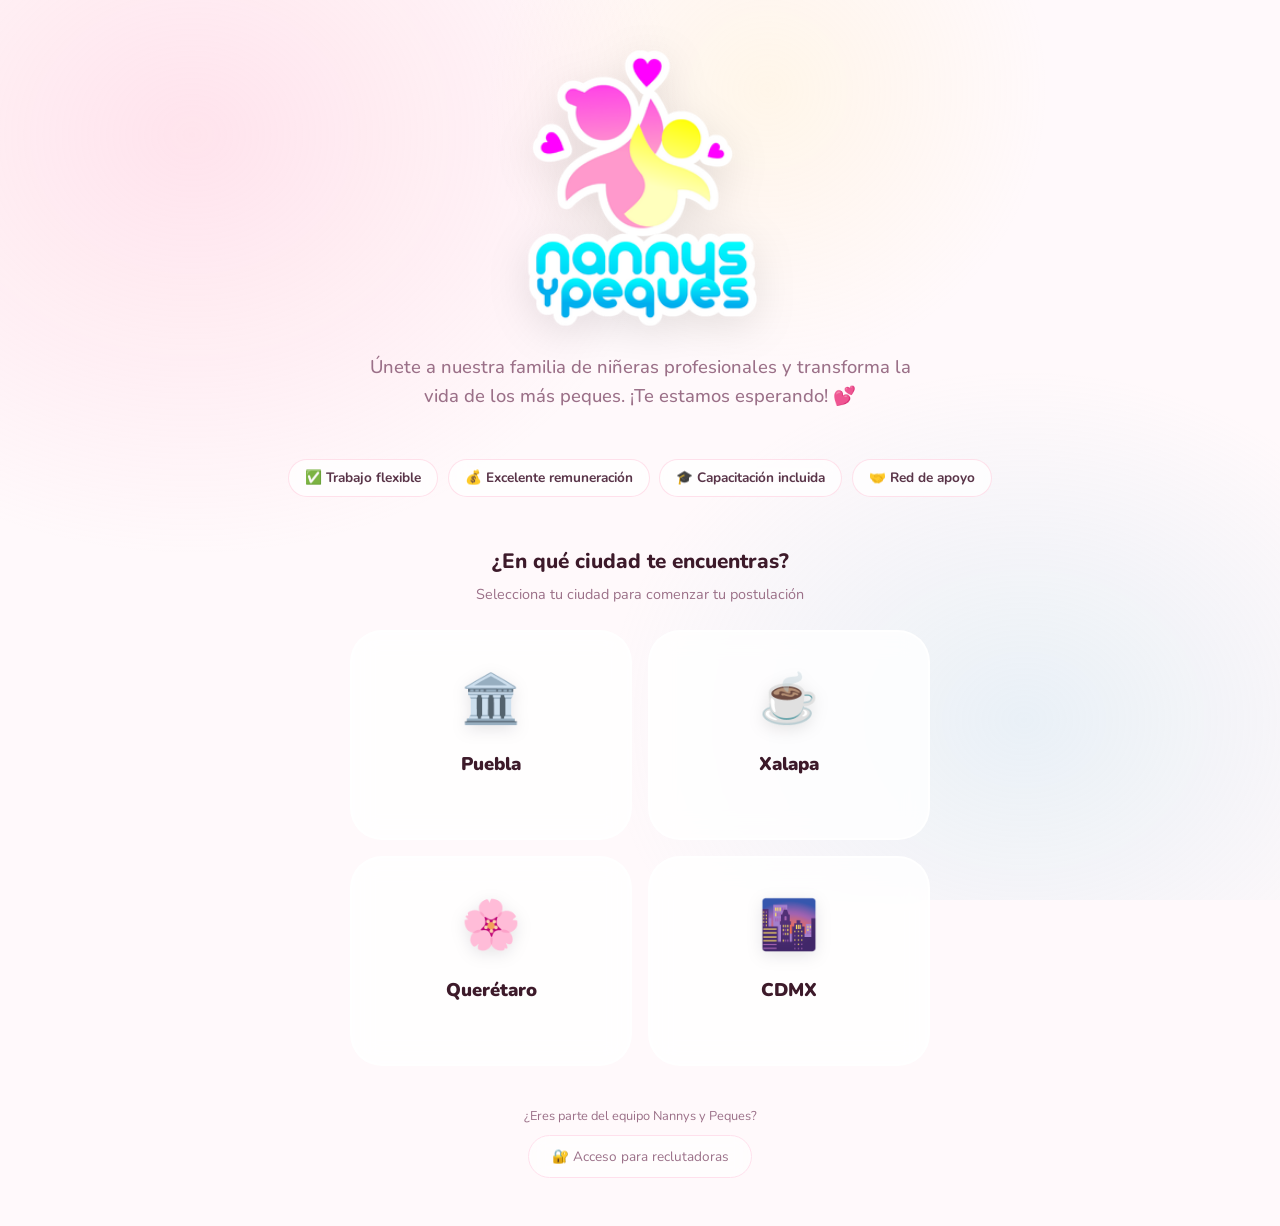
==== commit bf6d20b0: "UI: Reducción del tamaño del logo en inicio" ====
--- a/index.html
+++ b/index.html
@@ -83,7 +83,7 @@
 
         .hero-logo-main {
             width: 100%;
-            max-width: 380px;
+            max-width: 280px;
             height: auto;
             margin: 0 auto 1.5rem;
             display: block;
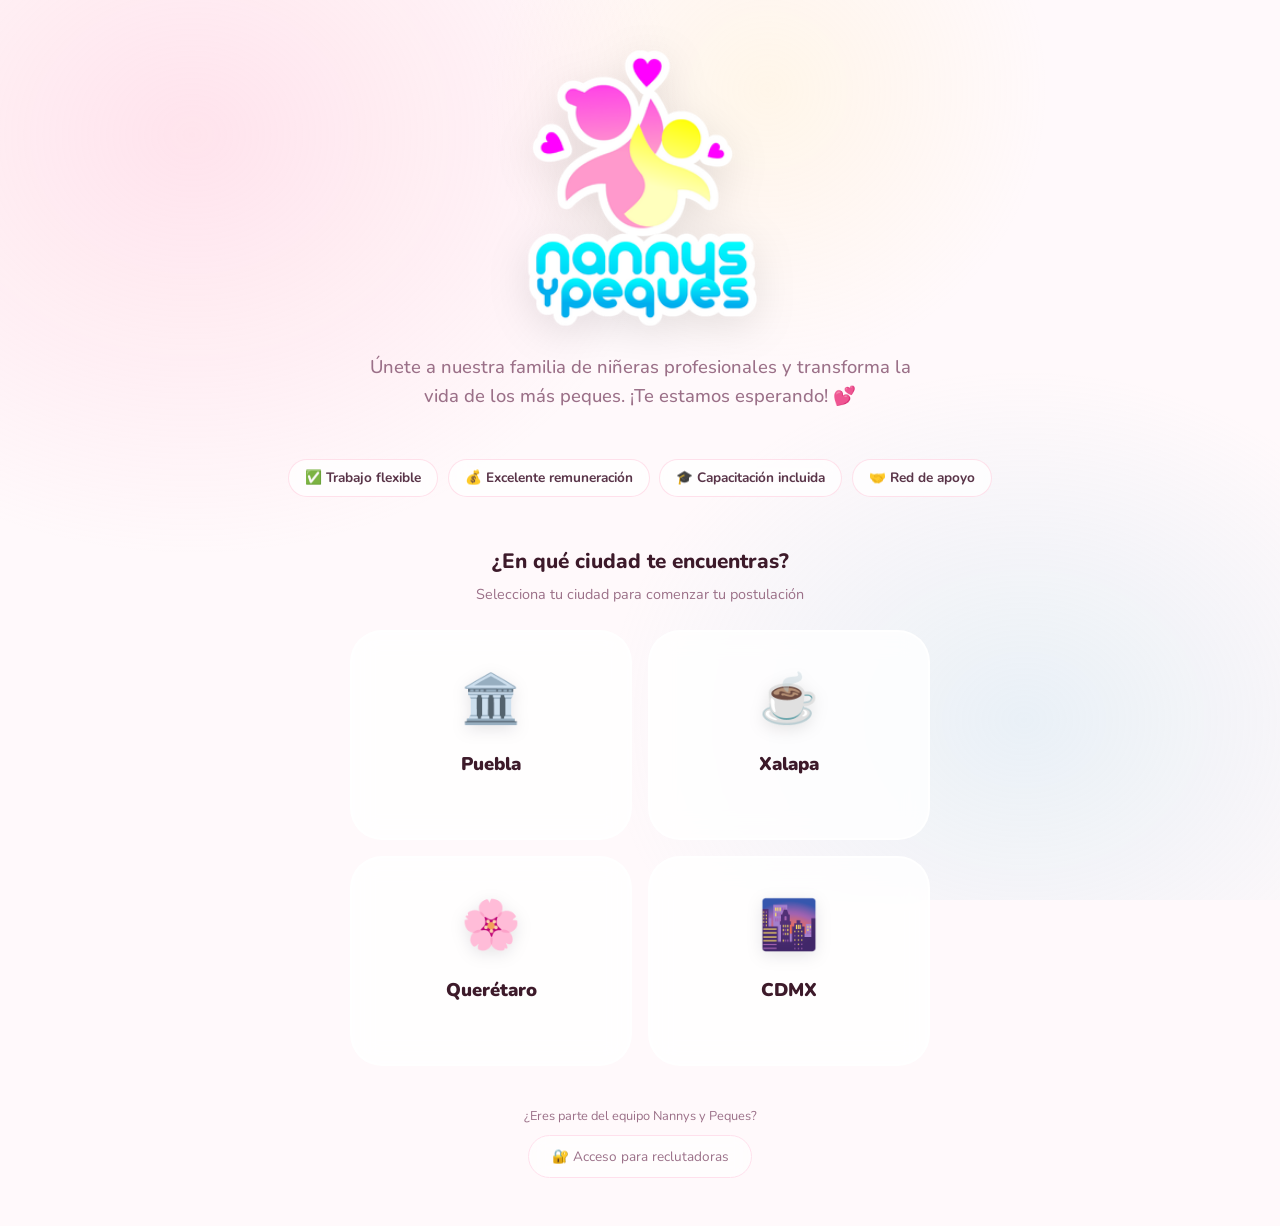
==== commit 914322ea: "31" ====
--- a/index.html
+++ b/index.html
@@ -8,6 +8,21 @@
     <meta name="description" content="Forma parte de nuestra familia NannysPeques. Postúlate como niñera en tu ciudad.">
     <link rel="icon" type="image/png" href="logo-sin-fondo.png">
     <link rel="stylesheet" href="css/styles.css">
+    <script src="js/config.js"></script>
+    <script>
+        // Redirigir si ya hay una sesión activa
+        (function () {
+            const session = getSession();
+            if (session && session.user) {
+                if (session.user.rol === 'admin') {
+                    window.location.href = 'admin.html';
+                } else {
+                    window.location.href = 'reclutadora.html';
+                }
+            }
+        })();
+    </script>
+
     <style>
         /* === HERO SECTION === */
         .hero {
@@ -446,7 +461,72 @@
                 font-size: 2.4rem;
             }
         }
+
+        /* Modal de Atención */
+        #attention-modal {
+            display: none;
+            position: fixed;
+            inset: 0;
+            background: rgba(61, 26, 42, 0.4);
+            backdrop-filter: blur(10px);
+            -webkit-backdrop-filter: blur(10px);
+            z-index: 3000;
+            align-items: center;
+            justify-content: center;
+            padding: 1.5rem;
+            animation: fadeIn 0.3s ease;
+        }
+
+        #attention-modal .modal-content {
+            background: rgba(255, 255, 255, 0.95);
+            border-radius: var(--r-xl);
+            box-shadow: var(--shadow-xl);
+            padding: 3rem 2rem;
+            max-width: 500px;
+            width: 100%;
+            text-align: center;
+            position: relative;
+            border: 2px solid var(--pink-100);
+            animation: slideUp 0.4s cubic-bezier(0.34, 1.56, 0.64, 1);
+        }
+
+        #attention-modal .modal-icon {
+            font-size: 4rem;
+            margin-bottom: 1.5rem;
+            display: block;
+            filter: drop-shadow(0 10px 20px rgba(230, 52, 112, 0.2));
+            animation: pulseAttention 2s infinite;
+        }
+
+        @keyframes pulseAttention {
+            0% { transform: scale(1); }
+            50% { transform: scale(1.1); }
+            100% { transform: scale(1); }
+        }
+
+        #attention-modal .modal-title {
+            font-size: 1.8rem;
+            font-weight: 900;
+            color: var(--pink-500);
+            margin-bottom: 1.5rem;
+            letter-spacing: 1px;
+        }
+
+        #attention-modal .modal-text {
+            font-size: 1.15rem;
+            line-height: 1.7;
+            color: var(--text-h);
+            margin-bottom: 2.5rem;
+            font-weight: 600;
+        }
+
+        #attention-modal .modal-text span.highlight {
+            color: var(--pink-400);
+            font-weight: 900;
+            text-decoration: underline;
+        }
     </style>
+
 </head>
 
 <body>
@@ -486,29 +566,29 @@
         </div>
 
         <div class="cities-grid">
-            <a href="formulario.html?ciudad=Puebla" class="city-card city-puebla" id="btn-puebla">
+            <div onclick="openAttentionModal('Puebla')" class="city-card city-puebla" id="btn-puebla" role="button" tabindex="0">
                 <span class="city-emoji">🏛️</span>
                 <span class="city-name">Puebla</span>
                 <span class="city-cta">Postularme →</span>
-            </a>
-
-            <a href="formulario.html?ciudad=Xalapa" class="city-card city-xalapa" id="btn-xalapa">
+            </div>
+
+            <div onclick="openAttentionModal('Xalapa')" class="city-card city-xalapa" id="btn-xalapa" role="button" tabindex="0">
                 <span class="city-emoji">☕</span>
                 <span class="city-name">Xalapa</span>
                 <span class="city-cta">Postularme →</span>
-            </a>
-
-            <a href="formulario.html?ciudad=Querétaro" class="city-card city-queretaro" id="btn-queretaro">
+            </div>
+
+            <div onclick="openAttentionModal('Querétaro')" class="city-card city-queretaro" id="btn-queretaro" role="button" tabindex="0">
                 <span class="city-emoji">🌸</span>
                 <span class="city-name">Querétaro</span>
                 <span class="city-cta">Postularme →</span>
-            </a>
-
-            <a href="formulario.html?ciudad=CDMX" class="city-card city-cdmx" id="btn-cdmx">
+            </div>
+
+            <div onclick="openAttentionModal('CDMX')" class="city-card city-cdmx" id="btn-cdmx" role="button" tabindex="0">
                 <span class="city-emoji">🌆</span>
                 <span class="city-name">CDMX</span>
                 <span class="city-cta">Postularme →</span>
-            </a>
+            </div>
         </div>
 
         <!-- Footer con acceso reclutadoras -->
@@ -578,12 +658,46 @@
                 document.body.style.overflow = 'auto';
             }
 
-            // Cerrar al hacer clic fuera del contenido
+            let selectedCity = '';
+
+            function openAttentionModal(city) {
+                selectedCity = city;
+                document.getElementById('attention-modal').style.display = 'flex';
+                document.body.style.overflow = 'hidden';
+            }
+
+            function closeAttentionModal() {
+                document.getElementById('attention-modal').style.display = 'none';
+                document.body.style.overflow = 'auto';
+            }
+
+            function proceedToForm() {
+                if (selectedCity) {
+                    window.location.href = `formulario.html?ciudad=${selectedCity}`;
+                }
+            }
+
+            // Cerrar al hacer clic fuera del contenido (para ambos modales)
             window.onclick = function (event) {
-                const modal = document.getElementById('motivational-modal');
-                if (event.target == modal) closeMotivation();
+                const motivationalModal = document.getElementById('motivational-modal');
+                const attentionModal = document.getElementById('attention-modal');
+                
+                if (event.target == motivationalModal) closeMotivation();
+                if (event.target == attentionModal) closeAttentionModal();
             }
         </script>
+
+        <!-- Modal de Atención -->
+        <div id="attention-modal">
+            <div class="modal-content">
+                <span class="modal-icon">📢</span>
+                <h2 class="modal-title">ATENCIÓN</h2>
+                <div class="modal-text">
+                    Estás a un paso de postularte y formar parte de nuestro equipo. Te pedimos comentar a <span class="highlight">DETALLE</span> y con precisión cada una de tus experiencias con pequeñitos, ya que es el criterio principal para poder dar continuidad, gracias.
+                </div>
+                <button class="btn btn-primary btn-lg w-full" onclick="proceedToForm()">Aceptar</button>
+            </div>
+        </div>
 </body>
 
 </html>
--- a/css/styles.css
+++ b/css/styles.css
@@ -514,6 +514,11 @@
 .badge-aceptado {
     background: var(--green-light);
     color: #155724;
+}
+
+.badge-aceptada {
+    background: var(--blue-100);
+    color: var(--blue-500);
 }
 
 .badge-rechazado {
